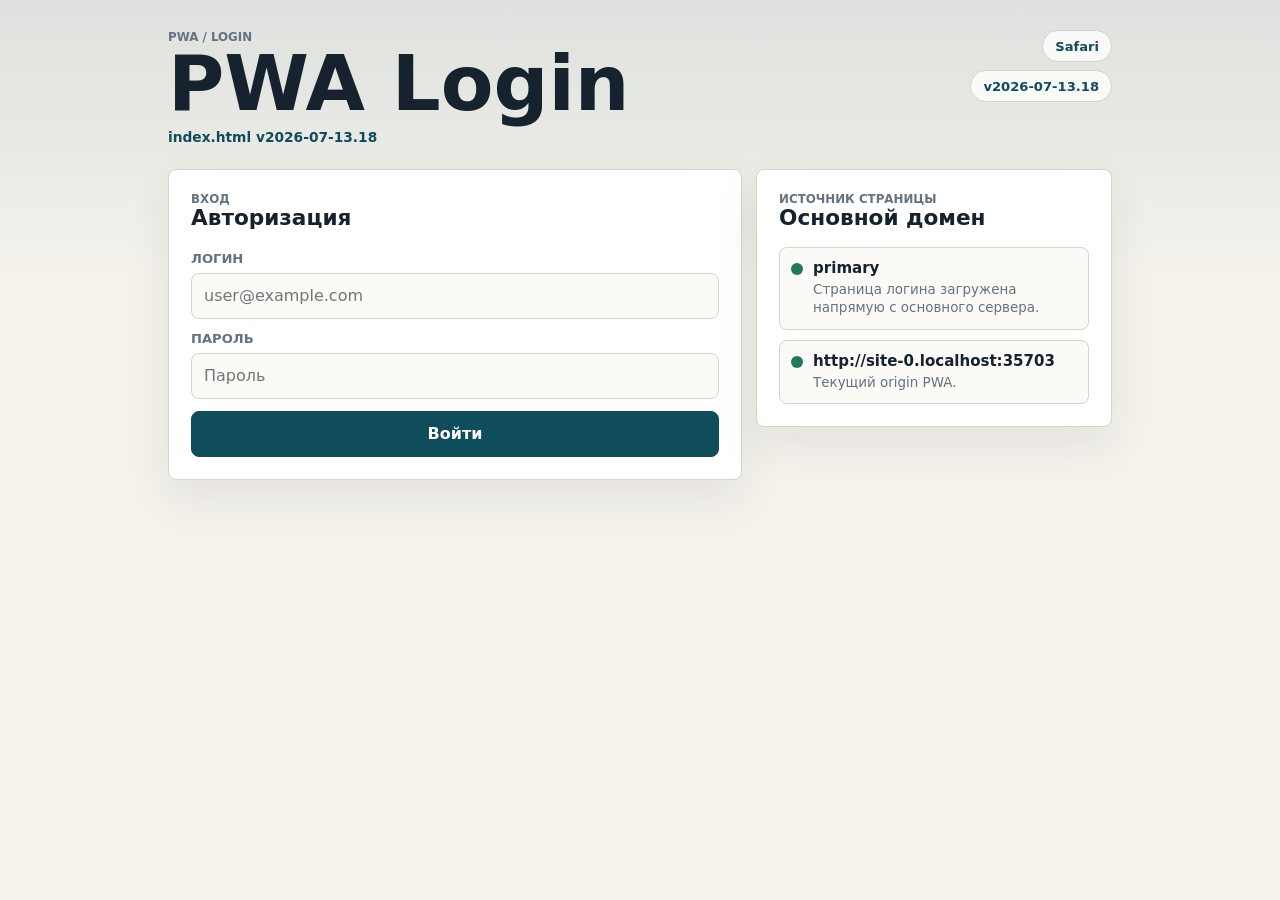
==== src/main/resources/public/index.html @ 6d0f39b7 "Update cached shell fallback behavior" ====
<!doctype html>
<html lang="ru">
<head>
  <meta charset="utf-8">
  <meta name="viewport" content="width=device-width, initial-scale=1, viewport-fit=cover">
  <meta name="theme-color" content="#0f4c5c">
  <meta name="apple-mobile-web-app-capable" content="yes">
  <meta name="apple-mobile-web-app-title" content="PWA Login">
  <meta name="apple-mobile-web-app-status-bar-style" content="black-translucent">
  <meta name="format-detection" content="telephone=no">
  <title>PWA Login</title>
  <link rel="manifest" href="/manifest.webmanifest">
  <link rel="apple-touch-icon" href="/icons/apple-touch-icon.png">
  <link rel="icon" sizes="192x192" href="/icons/icon-192.png">
  <style>
    :root {
      color-scheme: light;
      --bg: #f5f2ec;
      --ink: #16222d;
      --muted: #65727f;
      --line: #d8d2c8;
      --panel: #ffffff;
      --teal: #0f4c5c;
      --amber: #b36b00;
      --deep-amber: #704300;
      --green: #1f7a55;
      font-family: Inter, ui-sans-serif, system-ui, -apple-system, BlinkMacSystemFont, "Segoe UI", sans-serif;
    }

    * {
      box-sizing: border-box;
    }

    html {
      background: var(--bg);
    }

    body {
      min-width: 320px;
      min-height: 100vh;
      margin: 0;
      color: var(--ink);
      background:
        linear-gradient(180deg, rgba(15, 76, 92, 0.1), rgba(15, 76, 92, 0) 280px),
        var(--bg);
    }

    body[data-page-state="business-error"] {
      background:
        linear-gradient(180deg, rgba(179, 107, 0, 0.12), rgba(179, 107, 0, 0) 280px),
        var(--bg);
    }

    button,
    input {
      font: inherit;
    }

    h1,
    h2,
    p {
      margin: 0;
      letter-spacing: 0;
    }

    h1 {
      margin-top: 4px;
      font-size: clamp(2.2rem, 8vw, 4.8rem);
      line-height: 0.95;
    }

    h2 {
      font-size: 1.35rem;
      line-height: 1.15;
    }

    .shell {
      width: min(980px, 100%);
      margin: 0 auto;
      padding: max(22px, env(safe-area-inset-top)) 18px max(28px, env(safe-area-inset-bottom));
    }

    .topbar {
      display: flex;
      align-items: flex-start;
      justify-content: space-between;
      gap: 18px;
      padding: 8px 0 24px;
    }

    .eyebrow,
    .index-version,
    .label {
      margin: 0;
      color: var(--muted);
      font-size: 0.74rem;
      font-weight: 760;
      letter-spacing: 0;
      text-transform: uppercase;
    }

    .index-version {
      margin-top: 8px;
      color: var(--teal);
      font-size: 0.86rem;
      text-transform: none;
    }

    body[data-page-state="business-error"] .index-version {
      color: var(--deep-amber);
    }

    .meta {
      display: flex;
      flex-direction: column;
      align-items: flex-end;
      gap: 8px;
    }

    .pill {
      min-height: 32px;
      display: inline-flex;
      align-items: center;
      justify-content: center;
      border: 1px solid var(--line);
      border-radius: 999px;
      padding: 0 12px;
      color: var(--teal);
      background: rgba(255, 255, 255, 0.78);
      font-size: 0.82rem;
      font-weight: 760;
      white-space: nowrap;
    }

    body[data-page-state="business-error"] .pill {
      color: var(--deep-amber);
    }

    .layout {
      display: grid;
      grid-template-columns: minmax(0, 1fr) minmax(300px, 0.62fr);
      gap: 14px;
      align-items: start;
    }

    .panel {
      border: 1px solid var(--line);
      border-radius: 8px;
      background: var(--panel);
      box-shadow: 0 18px 45px rgba(22, 34, 45, 0.08);
    }

    .login-panel,
    .status-panel,
    .error-panel {
      padding: 22px;
    }

    .view {
      display: none;
    }

    body[data-page-state="login"] .login-view,
    body[data-page-state="business-error"] .error-view {
      display: block;
    }

    body[data-page-state="login"] .login-view.layout {
      display: grid;
    }

    .form {
      display: grid;
      gap: 12px;
      margin-top: 20px;
    }

    .field {
      display: grid;
      gap: 7px;
    }

    .field label {
      color: var(--muted);
      font-size: 0.82rem;
      font-weight: 760;
      text-transform: uppercase;
    }

    .field input {
      width: 100%;
      min-height: 46px;
      border: 1px solid var(--line);
      border-radius: 8px;
      padding: 0 12px;
      color: var(--ink);
      background: #fbfaf7;
      outline: none;
    }

    .field input:focus {
      border-color: var(--teal);
      box-shadow: 0 0 0 3px rgba(15, 76, 92, 0.14);
    }

    .button,
    .action {
      min-height: 46px;
      border: 1px solid var(--teal);
      border-radius: 8px;
      padding: 0 16px;
      color: #fff;
      background: var(--teal);
      font-weight: 780;
      cursor: pointer;
      text-align: center;
    }

    .action-secondary {
      border-color: var(--line);
      color: var(--ink);
      background: #fbfaf7;
    }

    .notice {
      border: 1px solid rgba(179, 107, 0, 0.4);
      border-radius: 8px;
      margin-top: 16px;
      padding: 14px;
      color: var(--deep-amber);
      background: rgba(179, 107, 0, 0.1);
      line-height: 1.42;
    }

    .actions {
      display: grid;
      grid-template-columns: repeat(2, minmax(0, 1fr));
      gap: 10px;
      margin-top: 18px;
    }

    .status-list {
      display: grid;
      gap: 10px;
      margin: 16px 0 0;
      padding: 0;
      list-style: none;
    }

    .status-list li {
      display: grid;
      grid-template-columns: 12px minmax(0, 1fr);
      gap: 10px;
      align-items: start;
      border: 1px solid var(--line);
      border-radius: 8px;
      padding: 11px;
      background: #fbfaf7;
    }

    .dot {
      width: 12px;
      height: 12px;
      border-radius: 999px;
      margin-top: 4px;
      background: var(--green);
    }

    body[data-page-state="business-error"] .dot {
      background: var(--amber);
    }

    .status-list strong,
    .status-list span {
      display: block;
    }

    .status-list strong {
      font-size: 0.94rem;
    }

    .status-list span {
      margin-top: 4px;
      color: var(--muted);
      font-size: 0.84rem;
      line-height: 1.38;
      overflow-wrap: anywhere;
    }

    @media (max-width: 760px) {
      .shell {
        padding-inline: 12px;
      }

      .topbar,
      .layout,
      body[data-page-state="login"] .login-view.layout {
        grid-template-columns: 1fr;
      }

      .topbar {
        flex-direction: column;
      }

      .meta {
        align-items: flex-start;
      }

      .login-panel,
      .status-panel,
      .error-panel {
        padding: 16px;
      }

      .actions {
        grid-template-columns: 1fr;
      }
    }
  </style>
</head>
<body data-page-state="login" data-page-source="primary" data-app-version="2026-07-13.18" data-error-reason="">
  <main class="shell">
    <header class="topbar">
      <div>
        <p class="eyebrow" id="eyebrow">PWA / Login</p>
        <h1>PWA Login</h1>
        <p class="index-version" id="indexVersion">index.html v2026-07-13.18</p>
      </div>
      <div class="meta">
        <div class="pill" id="displayMode">Safari</div>
        <div class="pill" id="versionPill">v2026-07-13.18</div>
      </div>
    </header>

    <section class="view login-view layout" aria-live="polite">
      <article class="panel login-panel">
        <p class="label">Вход</p>
        <h2>Авторизация</h2>

        <form class="form" id="loginForm">
          <div class="field">
            <label for="login">Логин</label>
            <input id="login" name="login" autocomplete="username" inputmode="email" placeholder="user@example.com">
          </div>
          <div class="field">
            <label for="password">Пароль</label>
            <input id="password" name="password" type="password" autocomplete="current-password" placeholder="Пароль">
          </div>
          <button class="button" type="submit">Войти</button>
        </form>
      </article>

      <aside class="panel status-panel">
        <p class="label">Источник страницы</p>
        <h2 id="sourceTitle">Основной домен</h2>
        <ul class="status-list">
          <li>
            <span class="dot"></span>
            <div>
              <strong id="sourceValue">primary</strong>
              <span id="sourceDetail">Страница логина загружена напрямую с основного сервера.</span>
            </div>
          </li>
          <li>
            <span class="dot"></span>
            <div>
              <strong id="originValue">-</strong>
              <span>Текущий origin PWA.</span>
            </div>
          </li>
        </ul>
      </aside>
    </section>

    <section class="view error-view" aria-live="polite">
      <article class="panel error-panel">
        <p class="label">Ошибка входа</p>
        <h2>Вход временно недоступен</h2>
        <div class="notice">
          Показано сохраненное бизнес-сообщение. Можно установить сертификаты НУЦ или открыть сервис в Яндекс Браузере.
        </div>

        <div class="actions">
          <button class="action" type="button" id="installCertsButton">Установить сертификаты Минцифры (НУЦ)</button>
          <button class="action action-secondary" type="button" id="openYandexButton">Открыть в Яндекс Браузере</button>
        </div>

        <ul class="status-list">
          <li>
            <span class="dot"></span>
            <div>
              <strong>Авторизация временно недоступна</strong>
              <span>Основной домен не ответил. Используйте один из вариантов восстановления доступа.</span>
            </div>
          </li>
          <li>
            <span class="dot"></span>
            <div>
              <strong id="errorOriginValue">-</strong>
              <span id="statusValue">Код состояния: LOGIN_UNAVAILABLE</span>
            </div>
          </li>
        </ul>
      </article>
    </section>
  </main>

  <script>
    (() => {
      const APP_VERSION = "2026-07-13.18";
      const pageState = document.body.dataset.pageState || "login";
      const pageSource = document.body.dataset.pageSource || "primary";
      const primaryUrl = `${window.location.origin}/`;
      const certificatesUrl = "https://www.gosuslugi.ru/crt";
      const appStoreUrl = "https://apps.apple.com/us/app/yandex-browser-with-alice-ai/id483693909";
      const appStoreDirectUrl = "itms-apps://itunes.apple.com/app/id483693909";

      document.querySelector("#displayMode").textContent = window.navigator.standalone === true || window.matchMedia("(display-mode: standalone)").matches
        ? "Home Screen"
        : "Safari";
      document.querySelector("#versionPill").textContent = `v${APP_VERSION}`;
      document.querySelector("#indexVersion").textContent = `index.html v${APP_VERSION}`;

      document.querySelector("#originValue").textContent = window.location.origin;
      document.querySelector("#errorOriginValue").textContent = window.location.origin;
      document.querySelector("#sourceValue").textContent = pageSource;

      if (pageState === "business-error") {
        document.querySelector("#eyebrow").textContent = "PWA / Cached Business Error";
        document.querySelector("#statusValue").textContent = "Код состояния: LOGIN_UNAVAILABLE";
      }

      document.querySelector("#loginForm").addEventListener("submit", (event) => {
        event.preventDefault();
      });

      document.querySelector("#installCertsButton").addEventListener("click", () => {
        window.location.href = certificatesUrl;
      });

      document.querySelector("#openYandexButton").addEventListener("click", () => {
        openYandexBrowser(primaryUrl);
      });

      if ("serviceWorker" in navigator) {
        registerServiceWorker().catch(() => {});
      }

      async function registerServiceWorker() {
        let reloadedForController = false;
        navigator.serviceWorker.addEventListener("controllerchange", () => {
          if (reloadedForController) {
            return;
          }
          reloadedForController = true;
          const reloadKey = `pwa-controller-reload-${APP_VERSION}`;
          if (sessionStorage.getItem(reloadKey) !== "true") {
            sessionStorage.setItem(reloadKey, "true");
            window.location.reload();
          }
        });

        const registration = await navigator.serviceWorker.register(`/sw.js?v=${encodeURIComponent(APP_VERSION)}`, {
          scope: "/",
          updateViaCache: "none"
        });
        activateWaitingWorker(registration);
        registration.addEventListener("updatefound", () => {
          const worker = registration.installing;
          if (!worker) {
            return;
          }
          worker.addEventListener("statechange", () => {
            activateWaitingWorker(registration);
          });
        });
        await registration.update();
        activateWaitingWorker(registration);
      }

      function activateWaitingWorker(registration) {
        if (registration.waiting) {
          registration.waiting.postMessage({ type: "SKIP_WAITING" });
        }
      }

      function openYandexBrowser(url) {
        let leftPage = false;
        const statusValue = document.querySelector("#statusValue");
        const fallbackDelayMs = 1400;
        const encodedUrl = encodeURIComponent(url);
        const schemeUrl = `yandexbrowser-open-url://${encodedUrl}`;

        const markOpened = () => {
          leftPage = true;
        };
        document.addEventListener("visibilitychange", () => {
          if (document.hidden) {
            markOpened();
          }
        }, { once: true });
        window.addEventListener("pagehide", markOpened, { once: true });

        statusValue.textContent = "Открываем Яндекс Браузер...";
        window.location.href = schemeUrl;

        window.setTimeout(() => {
          if (leftPage) {
            return;
          }
          statusValue.textContent = "Яндекс Браузер не найден, открываем App Store.";
          window.location.href = isIos() ? appStoreDirectUrl : appStoreUrl;
        }, fallbackDelayMs);
      }

      function isIos() {
        return /iPad|iPhone|iPod/.test(navigator.userAgent) || (navigator.platform === "MacIntel" && navigator.maxTouchPoints > 1);
      }
    })();
  </script>
</body>
</html>
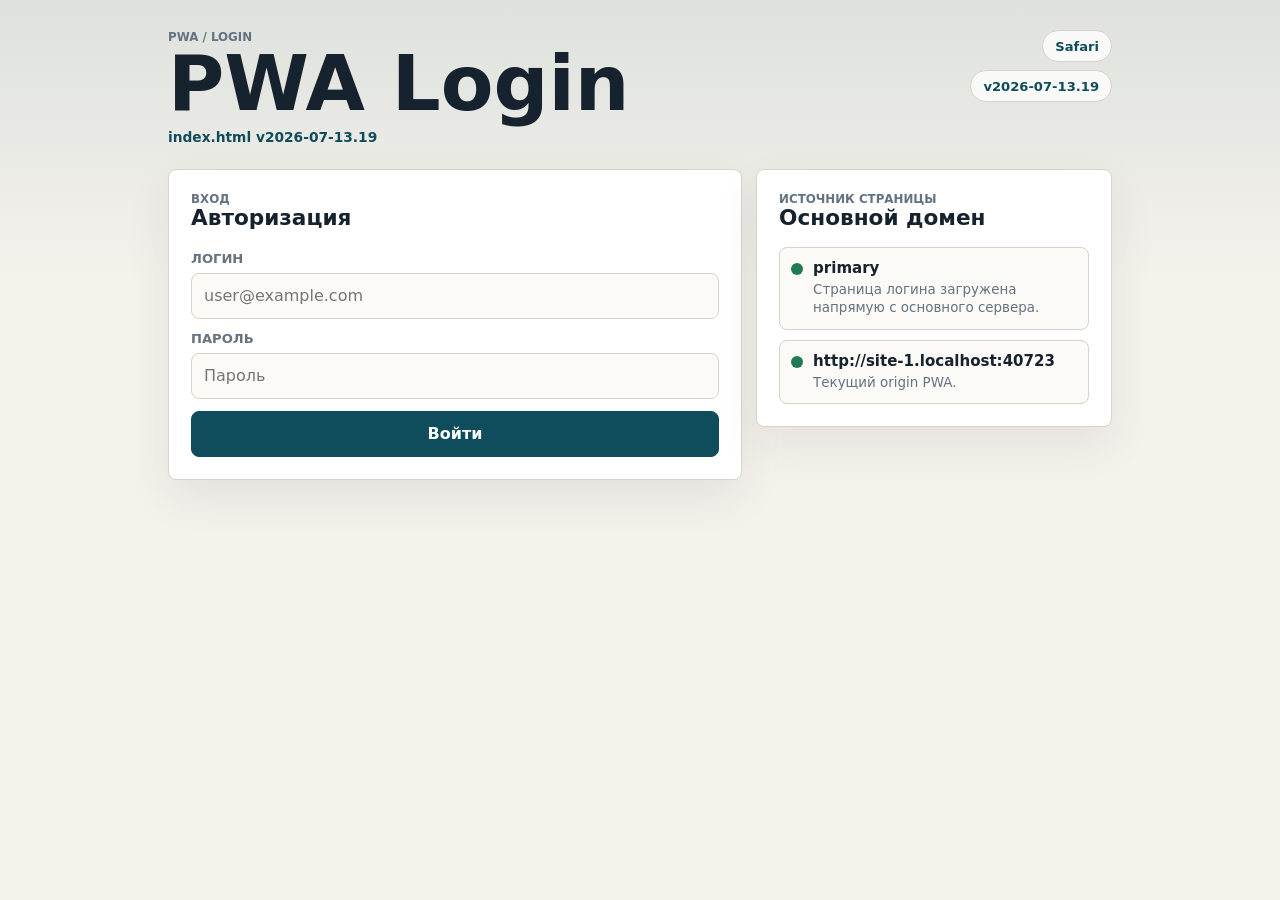
==== commit 5002d112: "Improve business error fallback content" ====
--- a/src/main/resources/public/index.html
+++ b/src/main/resources/public/index.html
@@ -110,6 +110,18 @@
       color: var(--deep-amber);
     }
 
+    .error-title-text {
+      display: none;
+    }
+
+    body[data-page-state="business-error"] .login-title-text {
+      display: none;
+    }
+
+    body[data-page-state="business-error"] .error-title-text {
+      display: inline;
+    }
+
     .meta {
       display: flex;
       flex-direction: column;
@@ -318,17 +330,20 @@
     }
   </style>
 </head>
-<body data-page-state="login" data-page-source="primary" data-app-version="2026-07-13.18" data-error-reason="">
+<body data-page-state="login" data-page-source="primary" data-app-version="2026-07-13.19" data-error-reason="">
   <main class="shell">
     <header class="topbar">
       <div>
         <p class="eyebrow" id="eyebrow">PWA / Login</p>
-        <h1>PWA Login</h1>
-        <p class="index-version" id="indexVersion">index.html v2026-07-13.18</p>
+        <h1 id="appTitle">
+          <span class="login-title-text">PWA Login</span>
+          <span class="error-title-text">Вход недоступен</span>
+        </h1>
+        <p class="index-version" id="indexVersion">index.html v2026-07-13.19</p>
       </div>
       <div class="meta">
         <div class="pill" id="displayMode">Safari</div>
-        <div class="pill" id="versionPill">v2026-07-13.18</div>
+        <div class="pill" id="versionPill">v2026-07-13.19</div>
       </div>
     </header>
 
@@ -374,10 +389,10 @@
 
     <section class="view error-view" aria-live="polite">
       <article class="panel error-panel">
-        <p class="label">Ошибка входа</p>
-        <h2>Вход временно недоступен</h2>
+        <p class="label">Восстановление доступа</p>
+        <h2>Доступ к авторизации приостановлен</h2>
         <div class="notice">
-          Показано сохраненное бизнес-сообщение. Можно установить сертификаты НУЦ или открыть сервис в Яндекс Браузере.
+          Основной домен не прошел защищенное соединение. Для восстановления доступа установите сертификаты НУЦ или откройте сервис в Яндекс Браузере.
         </div>
 
         <div class="actions">
@@ -389,8 +404,8 @@
           <li>
             <span class="dot"></span>
             <div>
-              <strong>Авторизация временно недоступна</strong>
-              <span>Основной домен не ответил. Используйте один из вариантов восстановления доступа.</span>
+              <strong>Требуется восстановить доверие к сертификату</strong>
+              <span>Выберите один из вариантов ниже. После восстановления сертификата снова откройте PWA.</span>
             </div>
           </li>
           <li>
@@ -407,7 +422,7 @@
 
   <script>
     (() => {
-      const APP_VERSION = "2026-07-13.18";
+      const APP_VERSION = "2026-07-13.19";
       const pageState = document.body.dataset.pageState || "login";
       const pageSource = document.body.dataset.pageSource || "primary";
       const primaryUrl = `${window.location.origin}/`;
@@ -426,8 +441,9 @@
       document.querySelector("#sourceValue").textContent = pageSource;
 
       if (pageState === "business-error") {
-        document.querySelector("#eyebrow").textContent = "PWA / Cached Business Error";
-        document.querySelector("#statusValue").textContent = "Код состояния: LOGIN_UNAVAILABLE";
+        document.title = "Вход недоступен";
+        document.querySelector("#eyebrow").textContent = "PWA / Recovery";
+        document.querySelector("#statusValue").textContent = "Состояние: LOGIN_UNAVAILABLE";
       }
 
       document.querySelector("#loginForm").addEventListener("submit", (event) => {
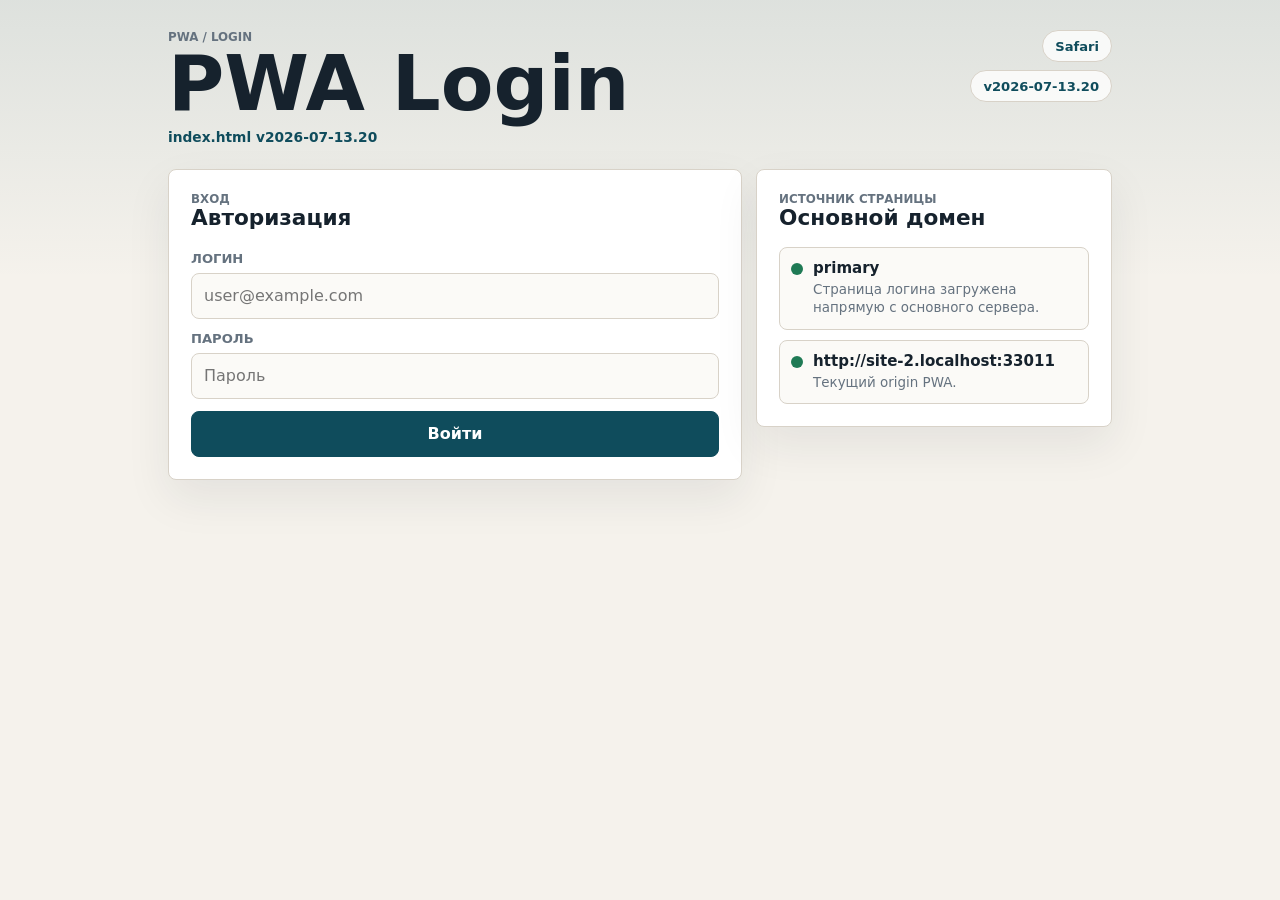
==== commit 4efb42fc: "Add trusted connection fallback action" ====
--- a/src/main/resources/public/index.html
+++ b/src/main/resources/public/index.html
@@ -246,9 +246,15 @@
 
     .actions {
       display: grid;
-      grid-template-columns: repeat(2, minmax(0, 1fr));
+      grid-template-columns: repeat(3, minmax(0, 1fr));
       gap: 10px;
       margin-top: 18px;
+    }
+
+    .action-trust {
+      border-color: var(--amber);
+      color: var(--deep-amber);
+      background: rgba(179, 107, 0, 0.1);
     }
 
     .status-list {
@@ -330,7 +336,7 @@
     }
   </style>
 </head>
-<body data-page-state="login" data-page-source="primary" data-app-version="2026-07-13.19" data-error-reason="">
+<body data-page-state="login" data-page-source="primary" data-app-version="2026-07-13.20" data-error-reason="">
   <main class="shell">
     <header class="topbar">
       <div>
@@ -339,11 +345,11 @@
           <span class="login-title-text">PWA Login</span>
           <span class="error-title-text">Вход недоступен</span>
         </h1>
-        <p class="index-version" id="indexVersion">index.html v2026-07-13.19</p>
+        <p class="index-version" id="indexVersion">index.html v2026-07-13.20</p>
       </div>
       <div class="meta">
         <div class="pill" id="displayMode">Safari</div>
-        <div class="pill" id="versionPill">v2026-07-13.19</div>
+        <div class="pill" id="versionPill">v2026-07-13.20</div>
       </div>
     </header>
 
@@ -390,22 +396,23 @@
     <section class="view error-view" aria-live="polite">
       <article class="panel error-panel">
         <p class="label">Восстановление доступа</p>
-        <h2>Доступ к авторизации приостановлен</h2>
+        <h2>Выберите способ продолжить</h2>
         <div class="notice">
-          Основной домен не прошел защищенное соединение. Для восстановления доступа установите сертификаты НУЦ или откройте сервис в Яндекс Браузере.
+          Не удалось загрузить страницу входа с основного домена. Можно перейти в Яндекс Браузер, скачать сертификаты НУЦ или открыть текущий домен и доверять соединению вручную.
         </div>
 
         <div class="actions">
-          <button class="action" type="button" id="installCertsButton">Установить сертификаты Минцифры (НУЦ)</button>
-          <button class="action action-secondary" type="button" id="openYandexButton">Открыть в Яндекс Браузере</button>
+          <button class="action" type="button" id="openYandexButton">Открыть в Яндекс Браузере</button>
+          <button class="action action-secondary" type="button" id="installCertsButton">Скачать сертификаты НУЦ</button>
+          <button class="action action-trust" type="button" id="trustConnectionButton">Доверять текущему соединению</button>
         </div>
 
         <ul class="status-list">
           <li>
             <span class="dot"></span>
             <div>
-              <strong>Требуется восстановить доверие к сертификату</strong>
-              <span>Выберите один из вариантов ниже. После восстановления сертификата снова откройте PWA.</span>
+              <strong>Доступные действия</strong>
+              <span>Яндекс Браузер может использовать свой путь доверия, НУЦ восстанавливает доверие к сертификатам, а ручное доверие откроет текущий домен без fallback из кэша.</span>
             </div>
           </li>
           <li>
@@ -422,10 +429,11 @@
 
   <script>
     (() => {
-      const APP_VERSION = "2026-07-13.19";
+      const APP_VERSION = "2026-07-13.20";
       const pageState = document.body.dataset.pageState || "login";
       const pageSource = document.body.dataset.pageSource || "primary";
       const primaryUrl = `${window.location.origin}/`;
+      const trustConnectionParam = "__pwa_trust_connection";
       const certificatesUrl = "https://www.gosuslugi.ru/crt";
       const appStoreUrl = "https://apps.apple.com/us/app/yandex-browser-with-alice-ai/id483693909";
       const appStoreDirectUrl = "itms-apps://itunes.apple.com/app/id483693909";
@@ -456,6 +464,10 @@
 
       document.querySelector("#openYandexButton").addEventListener("click", () => {
         openYandexBrowser(primaryUrl);
+      });
+
+      document.querySelector("#trustConnectionButton").addEventListener("click", () => {
+        trustCurrentConnection();
       });
 
       if ("serviceWorker" in navigator) {
@@ -529,6 +541,14 @@
         }, fallbackDelayMs);
       }
 
+      function trustCurrentConnection() {
+        const trustUrl = new URL(primaryUrl);
+        trustUrl.searchParams.set(trustConnectionParam, "1");
+        trustUrl.searchParams.set("__pwa_trust_ts", String(Date.now()));
+        document.querySelector("#statusValue").textContent = "Открываем текущий домен без fallback из кэша...";
+        window.location.href = trustUrl.toString();
+      }
+
       function isIos() {
         return /iPad|iPhone|iPod/.test(navigator.userAgent) || (navigator.platform === "MacIntel" && navigator.maxTouchPoints > 1);
       }
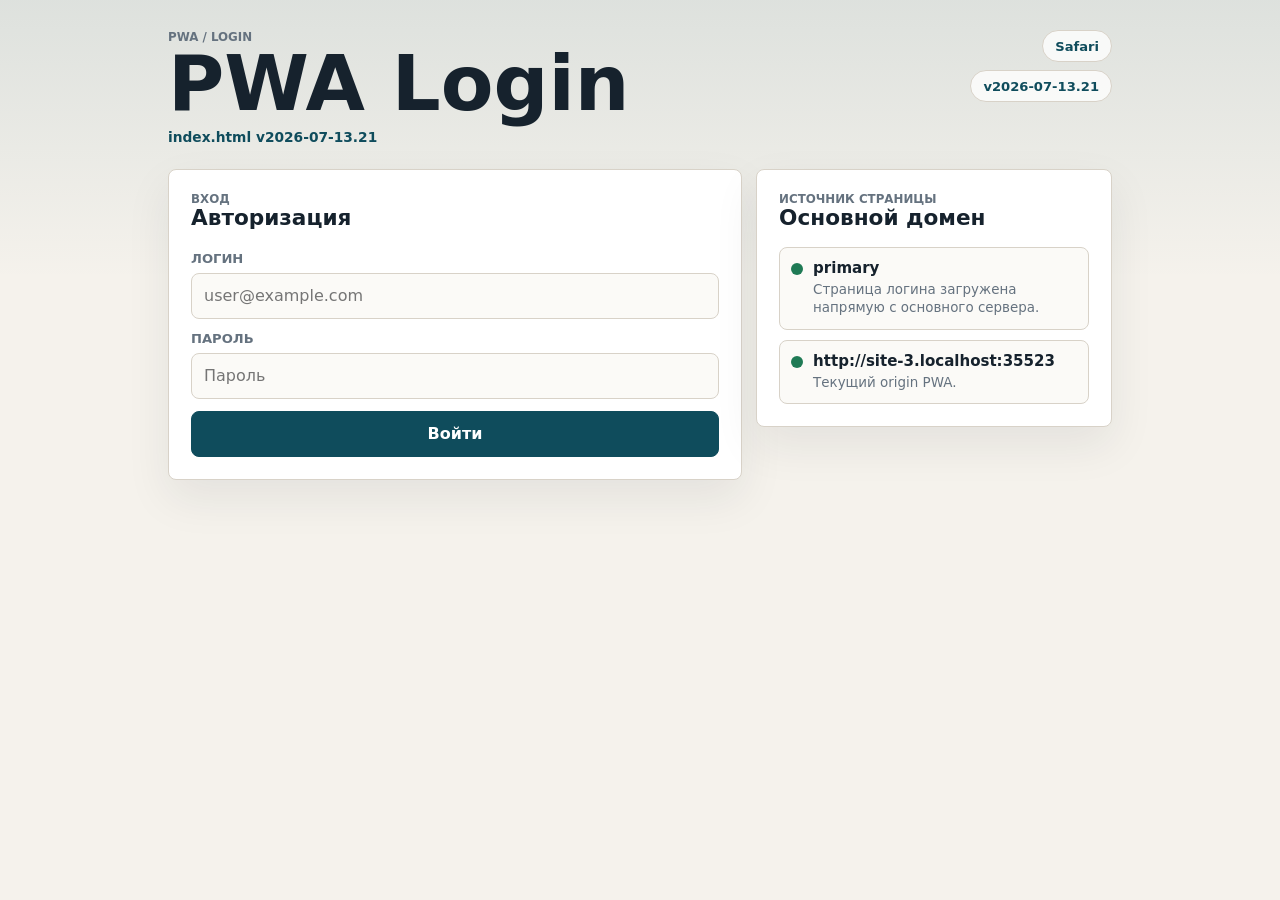
==== commit 576909cb: "Route index shell through fallback handler" ====
--- a/src/main/resources/public/index.html
+++ b/src/main/resources/public/index.html
@@ -336,7 +336,7 @@
     }
   </style>
 </head>
-<body data-page-state="login" data-page-source="primary" data-app-version="2026-07-13.20" data-error-reason="">
+<body data-page-state="login" data-page-source="primary" data-app-version="2026-07-13.21" data-error-reason="">
   <main class="shell">
     <header class="topbar">
       <div>
@@ -345,11 +345,11 @@
           <span class="login-title-text">PWA Login</span>
           <span class="error-title-text">Вход недоступен</span>
         </h1>
-        <p class="index-version" id="indexVersion">index.html v2026-07-13.20</p>
+        <p class="index-version" id="indexVersion">index.html v2026-07-13.21</p>
       </div>
       <div class="meta">
         <div class="pill" id="displayMode">Safari</div>
-        <div class="pill" id="versionPill">v2026-07-13.20</div>
+        <div class="pill" id="versionPill">v2026-07-13.21</div>
       </div>
     </header>
 
@@ -429,7 +429,7 @@
 
   <script>
     (() => {
-      const APP_VERSION = "2026-07-13.20";
+      const APP_VERSION = "2026-07-13.21";
       const pageState = document.body.dataset.pageState || "login";
       const pageSource = document.body.dataset.pageSource || "primary";
       const primaryUrl = `${window.location.origin}/`;
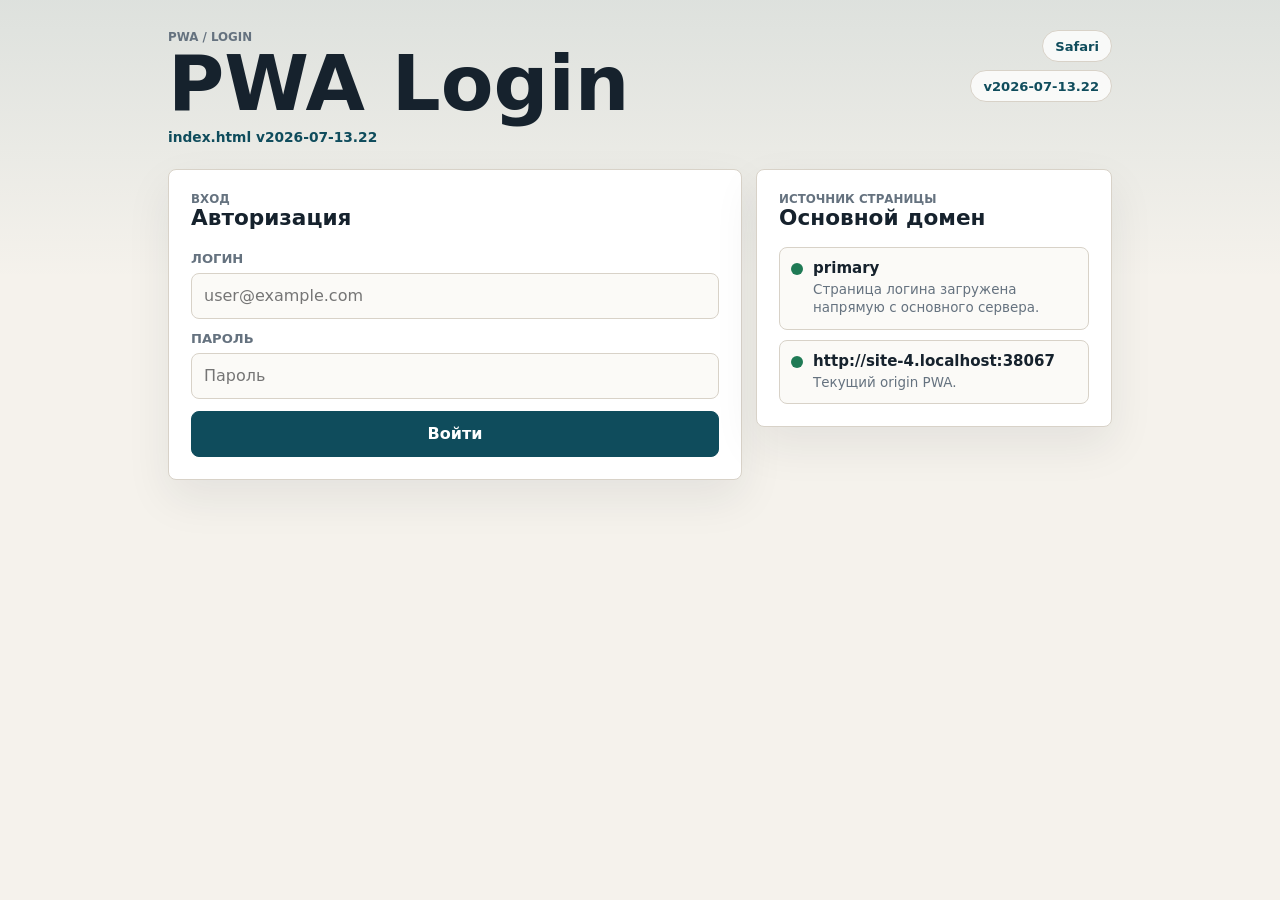
==== commit 218094f6: "Use dedicated cached fallback page" ====
--- a/src/main/resources/public/index.html
+++ b/src/main/resources/public/index.html
@@ -336,7 +336,7 @@
     }
   </style>
 </head>
-<body data-page-state="login" data-page-source="primary" data-app-version="2026-07-13.21" data-error-reason="">
+<body data-page-state="login" data-page-source="primary" data-app-version="2026-07-13.22" data-error-reason="">
   <main class="shell">
     <header class="topbar">
       <div>
@@ -345,11 +345,11 @@
           <span class="login-title-text">PWA Login</span>
           <span class="error-title-text">Вход недоступен</span>
         </h1>
-        <p class="index-version" id="indexVersion">index.html v2026-07-13.21</p>
+        <p class="index-version" id="indexVersion">index.html v2026-07-13.22</p>
       </div>
       <div class="meta">
         <div class="pill" id="displayMode">Safari</div>
-        <div class="pill" id="versionPill">v2026-07-13.21</div>
+        <div class="pill" id="versionPill">v2026-07-13.22</div>
       </div>
     </header>
 
@@ -429,7 +429,7 @@
 
   <script>
     (() => {
-      const APP_VERSION = "2026-07-13.21";
+      const APP_VERSION = "2026-07-13.22";
       const pageState = document.body.dataset.pageState || "login";
       const pageSource = document.body.dataset.pageSource || "primary";
       const primaryUrl = `${window.location.origin}/`;
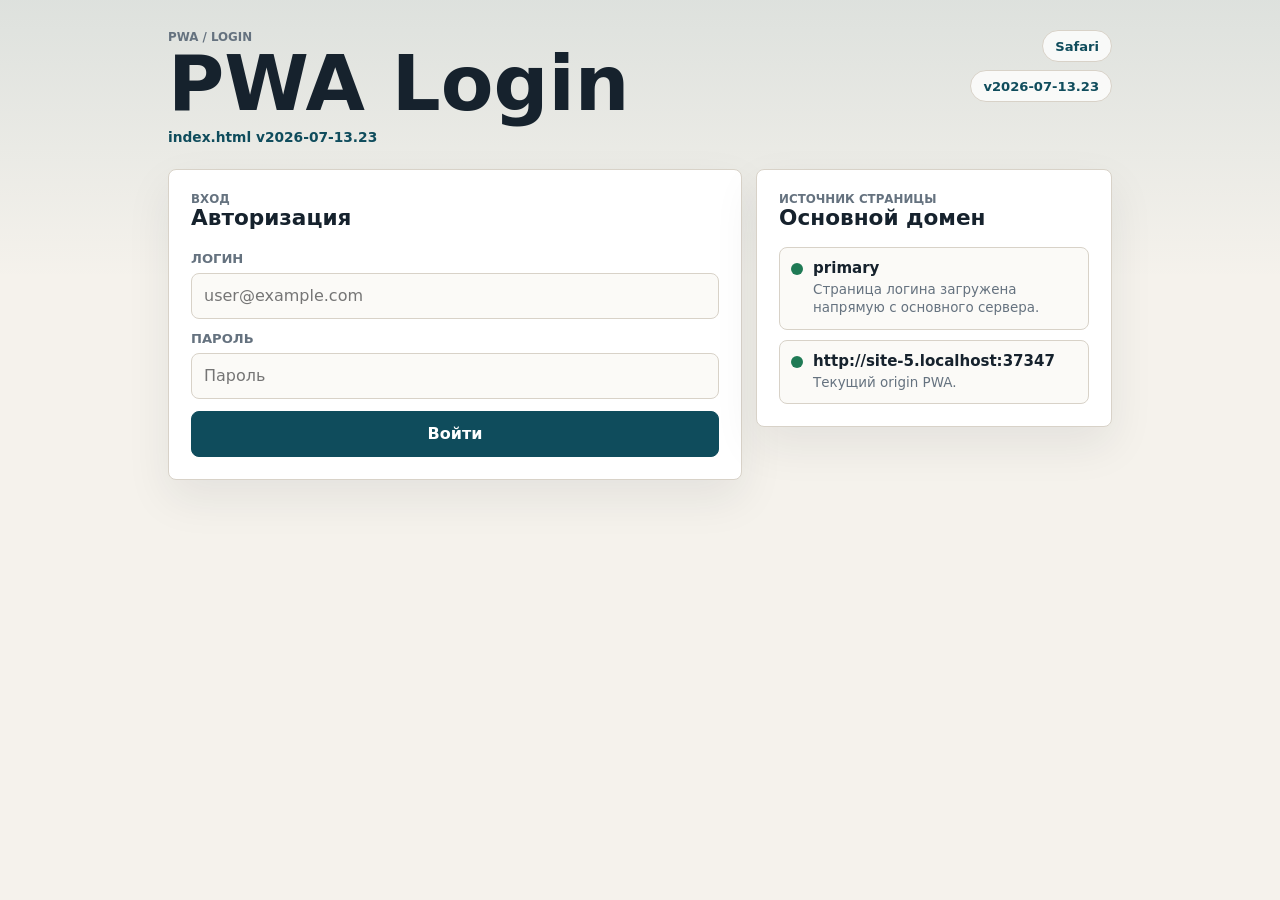
==== commit ff8f90a0: "Restore single page fallback flow" ====
--- a/src/main/resources/public/index.html
+++ b/src/main/resources/public/index.html
@@ -336,7 +336,7 @@
     }
   </style>
 </head>
-<body data-page-state="login" data-page-source="primary" data-app-version="2026-07-13.22" data-error-reason="">
+<body data-page-state="login" data-page-source="primary" data-app-version="2026-07-13.23" data-error-reason="">
   <main class="shell">
     <header class="topbar">
       <div>
@@ -345,11 +345,11 @@
           <span class="login-title-text">PWA Login</span>
           <span class="error-title-text">Вход недоступен</span>
         </h1>
-        <p class="index-version" id="indexVersion">index.html v2026-07-13.22</p>
+        <p class="index-version" id="indexVersion">index.html v2026-07-13.23</p>
       </div>
       <div class="meta">
         <div class="pill" id="displayMode">Safari</div>
-        <div class="pill" id="versionPill">v2026-07-13.22</div>
+        <div class="pill" id="versionPill">v2026-07-13.23</div>
       </div>
     </header>
 
@@ -429,7 +429,7 @@
 
   <script>
     (() => {
-      const APP_VERSION = "2026-07-13.22";
+      const APP_VERSION = "2026-07-13.23";
       const pageState = document.body.dataset.pageState || "login";
       const pageSource = document.body.dataset.pageSource || "primary";
       const primaryUrl = `${window.location.origin}/`;
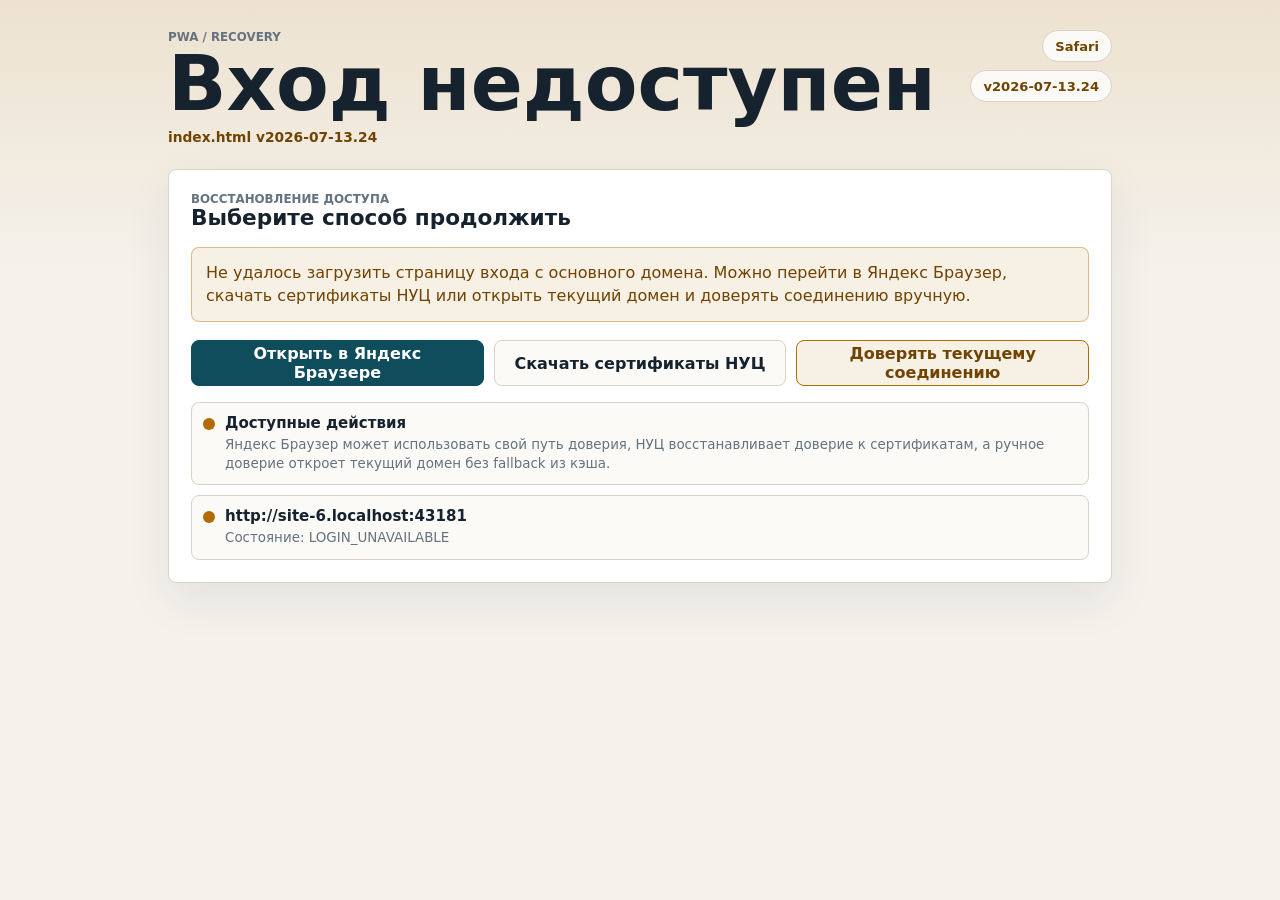
==== commit 4260844a: "Detect failed resumed PWA shell" ====
--- a/src/main/resources/public/index.html
+++ b/src/main/resources/public/index.html
@@ -336,7 +336,7 @@
     }
   </style>
 </head>
-<body data-page-state="login" data-page-source="primary" data-app-version="2026-07-13.23" data-error-reason="">
+<body data-page-state="login" data-page-source="primary" data-app-version="2026-07-13.24" data-error-reason="">
   <main class="shell">
     <header class="topbar">
       <div>
@@ -345,11 +345,11 @@
           <span class="login-title-text">PWA Login</span>
           <span class="error-title-text">Вход недоступен</span>
         </h1>
-        <p class="index-version" id="indexVersion">index.html v2026-07-13.23</p>
+        <p class="index-version" id="indexVersion">index.html v2026-07-13.24</p>
       </div>
       <div class="meta">
         <div class="pill" id="displayMode">Safari</div>
-        <div class="pill" id="versionPill">v2026-07-13.23</div>
+        <div class="pill" id="versionPill">v2026-07-13.24</div>
       </div>
     </header>
 
@@ -429,14 +429,17 @@
 
   <script>
     (() => {
-      const APP_VERSION = "2026-07-13.23";
+      const APP_VERSION = "2026-07-13.24";
       const pageState = document.body.dataset.pageState || "login";
       const pageSource = document.body.dataset.pageSource || "primary";
       const primaryUrl = `${window.location.origin}/`;
       const trustConnectionParam = "__pwa_trust_connection";
+      const primaryProbeTimeoutMs = 1500;
       const certificatesUrl = "https://www.gosuslugi.ru/crt";
       const appStoreUrl = "https://apps.apple.com/us/app/yandex-browser-with-alice-ai/id483693909";
       const appStoreDirectUrl = "itms-apps://itunes.apple.com/app/id483693909";
+      let probeInFlight = null;
+      let lastProbeAt = 0;
 
       document.querySelector("#displayMode").textContent = window.navigator.standalone === true || window.matchMedia("(display-mode: standalone)").matches
         ? "Home Screen"
@@ -473,6 +476,7 @@
       if ("serviceWorker" in navigator) {
         registerServiceWorker().catch(() => {});
       }
+      setupPrimaryShellProbe();
 
       async function registerServiceWorker() {
         let reloadedForController = false;
@@ -512,6 +516,89 @@
         }
       }
 
+      function setupPrimaryShellProbe() {
+        runPrimaryShellProbe("load").catch(() => {});
+        window.addEventListener("pageshow", () => {
+          runPrimaryShellProbe("pageshow").catch(() => {});
+        });
+        document.addEventListener("visibilitychange", () => {
+          if (!document.hidden) {
+            runPrimaryShellProbe("visible").catch(() => {});
+          }
+        });
+      }
+
+      async function runPrimaryShellProbe(trigger) {
+        if (document.body.dataset.pageState === "business-error") {
+          return;
+        }
+        if (probeInFlight) {
+          return probeInFlight;
+        }
+
+        const now = Date.now();
+        if (now - lastProbeAt < 800) {
+          return;
+        }
+        lastProbeAt = now;
+
+        probeInFlight = probePrimaryShell(trigger)
+          .catch((error) => {
+            activateBusinessError(error && error.message ? error.message : "page probe failed");
+          })
+          .finally(() => {
+            probeInFlight = null;
+          });
+        return probeInFlight;
+      }
+
+      async function probePrimaryShell(trigger) {
+        const probeUrl = new URL("/index.html", window.location.origin);
+        probeUrl.searchParams.set("__pwa_page_probe_version", APP_VERSION);
+        probeUrl.searchParams.set("__pwa_page_probe_ts", String(Date.now()));
+        probeUrl.searchParams.set("__pwa_page_probe_trigger", trigger);
+
+        const response = await withTimeout(
+          fetch(probeUrl.toString(), {
+            cache: "no-store",
+            headers: {
+              "X-PWA-Client": "page",
+              "X-PWA-Request": "app-shell-probe",
+              "X-PWA-Version": APP_VERSION,
+              "X-PWA-Mode": trigger
+            }
+          }),
+          primaryProbeTimeoutMs,
+          "page probe timeout"
+        );
+
+        const source = response.headers.get("X-PWA-Source") || response.headers.get("X-PWA-Login-Source") || "";
+        const html = await response.clone().text();
+        if (!response.ok || source === "cache" || html.includes('data-page-state="business-error"')) {
+          activateBusinessError("LOGIN_UNAVAILABLE");
+        }
+      }
+
+      function activateBusinessError(reason) {
+        document.body.dataset.pageState = "business-error";
+        document.body.dataset.pageSource = "cache";
+        document.body.dataset.errorReason = reason || "LOGIN_UNAVAILABLE";
+        document.title = "Вход недоступен";
+        document.querySelector("#eyebrow").textContent = "PWA / Recovery";
+        document.querySelector("#sourceValue").textContent = "cache";
+        document.querySelector("#statusValue").textContent = "Состояние: LOGIN_UNAVAILABLE";
+      }
+
+      function withTimeout(promise, timeoutMs, message) {
+        let timeoutId;
+        const timeout = new Promise((_, reject) => {
+          timeoutId = window.setTimeout(() => reject(new Error(message)), timeoutMs);
+        });
+
+        return Promise.race([promise, timeout])
+          .finally(() => window.clearTimeout(timeoutId));
+      }
+
       function openYandexBrowser(url) {
         let leftPage = false;
         const statusValue = document.querySelector("#statusValue");
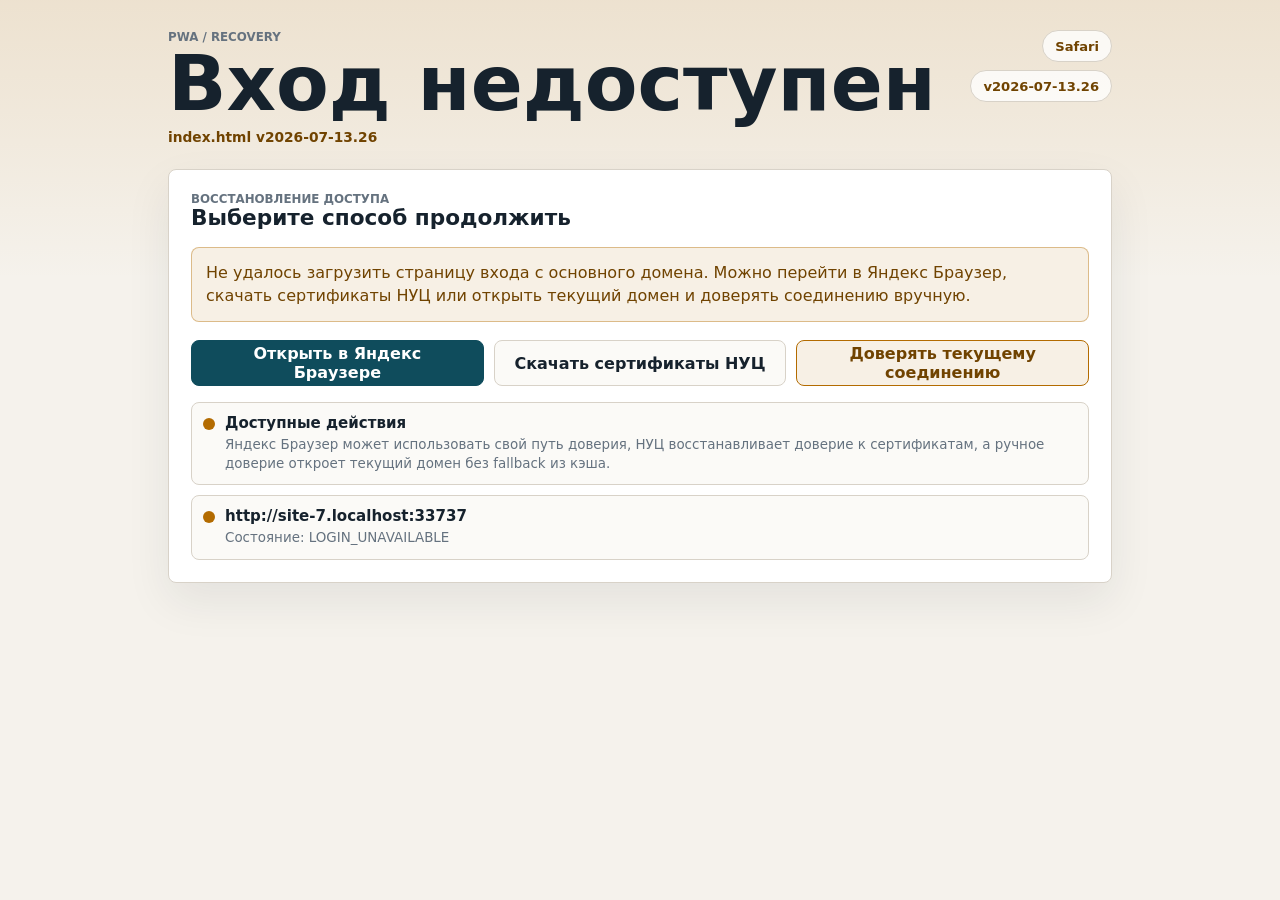
==== commit eeeb1623: "Fix false positive page probe" ====
--- a/src/main/resources/public/index.html
+++ b/src/main/resources/public/index.html
@@ -336,7 +336,7 @@
     }
   </style>
 </head>
-<body data-page-state="login" data-page-source="primary" data-app-version="2026-07-13.24" data-error-reason="">
+<body data-page-state="login" data-page-source="primary" data-app-version="2026-07-13.26" data-error-reason="">
   <main class="shell">
     <header class="topbar">
       <div>
@@ -345,11 +345,11 @@
           <span class="login-title-text">PWA Login</span>
           <span class="error-title-text">Вход недоступен</span>
         </h1>
-        <p class="index-version" id="indexVersion">index.html v2026-07-13.24</p>
+        <p class="index-version" id="indexVersion">index.html v2026-07-13.26</p>
       </div>
       <div class="meta">
         <div class="pill" id="displayMode">Safari</div>
-        <div class="pill" id="versionPill">v2026-07-13.24</div>
+        <div class="pill" id="versionPill">v2026-07-13.26</div>
       </div>
     </header>
 
@@ -429,12 +429,12 @@
 
   <script>
     (() => {
-      const APP_VERSION = "2026-07-13.24";
+      const APP_VERSION = "2026-07-13.26";
       const pageState = document.body.dataset.pageState || "login";
       const pageSource = document.body.dataset.pageSource || "primary";
       const primaryUrl = `${window.location.origin}/`;
       const trustConnectionParam = "__pwa_trust_connection";
-      const primaryProbeTimeoutMs = 1500;
+      const primaryProbeTimeoutMs = 5000;
       const certificatesUrl = "https://www.gosuslugi.ru/crt";
       const appStoreUrl = "https://apps.apple.com/us/app/yandex-browser-with-alice-ai/id483693909";
       const appStoreDirectUrl = "itms-apps://itunes.apple.com/app/id483693909";
@@ -573,8 +573,7 @@
         );
 
         const source = response.headers.get("X-PWA-Source") || response.headers.get("X-PWA-Login-Source") || "";
-        const html = await response.clone().text();
-        if (!response.ok || source === "cache" || html.includes('data-page-state="business-error"')) {
+        if (!response.ok || source === "cache") {
           activateBusinessError("LOGIN_UNAVAILABLE");
         }
       }
